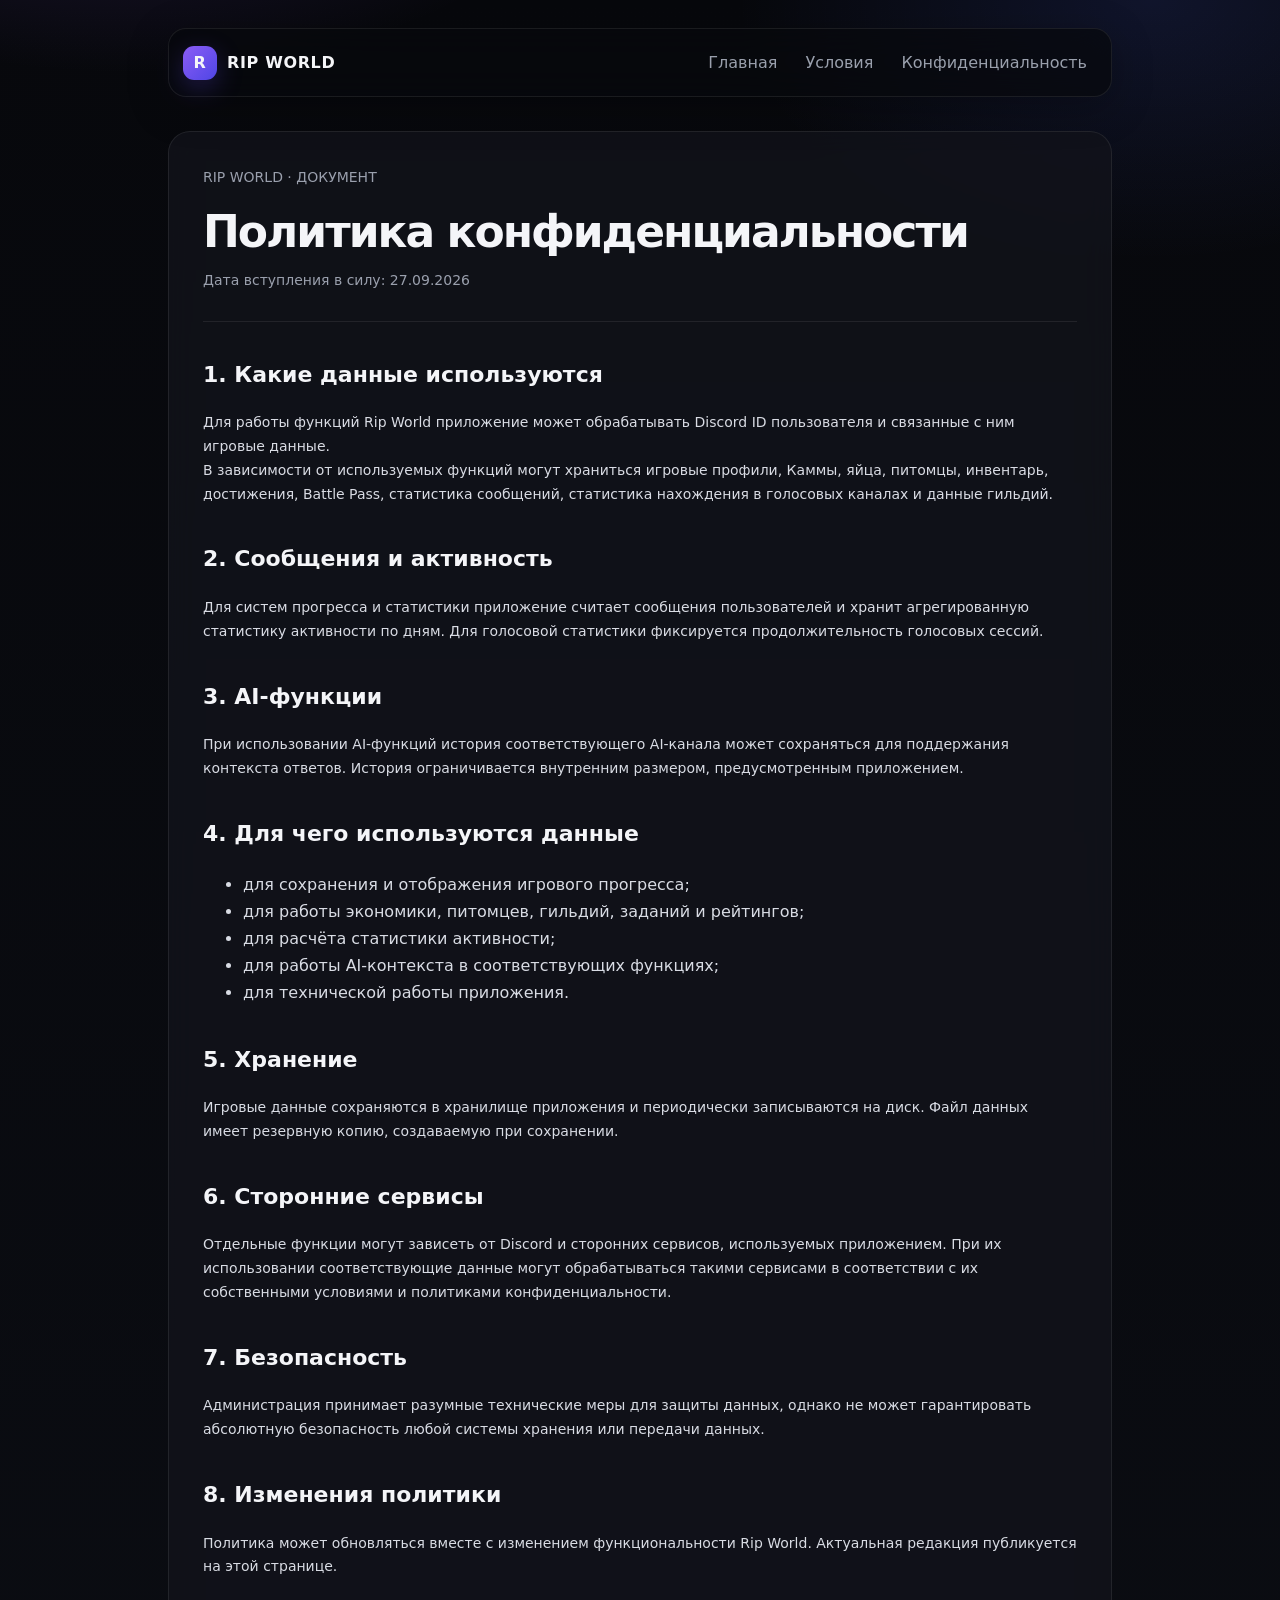
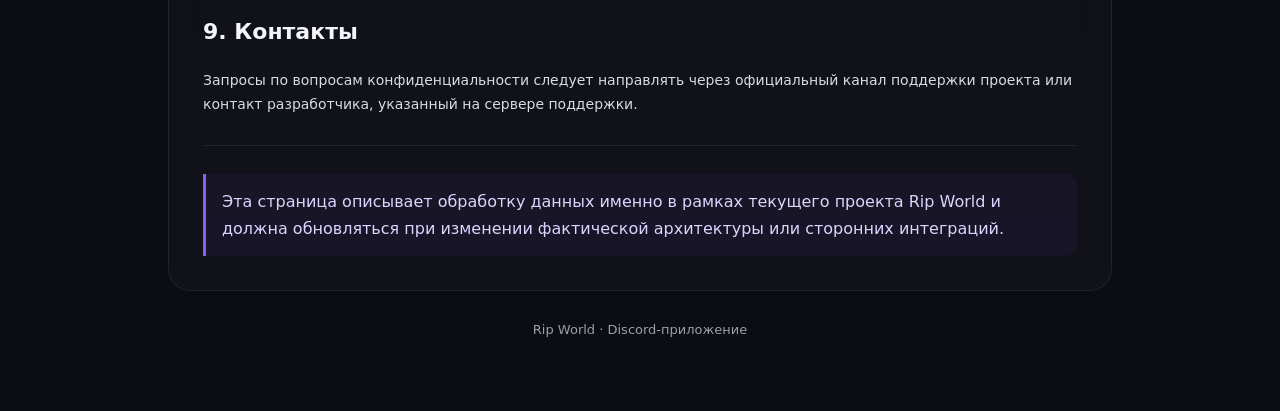
==== privacy.html @ 8b2f3cca "Add files via upload" ====
<!doctype html>
<html lang="ru">
<head>
<meta charset="utf-8">
<meta name="viewport" content="width=device-width,initial-scale=1">
<title>Политика конфиденциальности - Rip World</title>
<meta name="description" content="Официальные документы проекта Rip World.">
<link rel="stylesheet" href="style.css">
</head>
<body>
<div class="wrap">

    <nav class="nav">
      <div class="brand"><div class="logo">R</div><span>RIP WORLD</span></div>
      <div class="navlinks">
        <a href="index.html">Главная</a>
        <a href="terms.html">Условия</a>
        <a href="privacy.html">Конфиденциальность</a>
      </div>
    </nav>
    

<main class="page">
  <article class="card">
    <div class="meta">RIP WORLD · ДОКУМЕНТ</div>
    <h1>Политика конфиденциальности</h1>
    <div class="meta">Дата вступления в силу: 27.09.2026</div>
    <div class="hr"></div>

    <h2>1. Какие данные используются</h2>
    <p>Для работы функций Rip World приложение может обрабатывать Discord ID пользователя и связанные с ним игровые данные.</p>
    <p>В зависимости от используемых функций могут храниться игровые профили, Каммы, яйца, питомцы, инвентарь, достижения, Battle Pass, статистика сообщений, статистика нахождения в голосовых каналах и данные гильдий.</p>

    <h2>2. Сообщения и активность</h2>
    <p>Для систем прогресса и статистики приложение считает сообщения пользователей и хранит агрегированную статистику активности по дням. Для голосовой статистики фиксируется продолжительность голосовых сессий.</p>

    <h2>3. AI-функции</h2>
    <p>При использовании AI-функций история соответствующего AI-канала может сохраняться для поддержания контекста ответов. История ограничивается внутренним размером, предусмотренным приложением.</p>

    <h2>4. Для чего используются данные</h2>
    <ul>
      <li>для сохранения и отображения игрового прогресса;</li>
      <li>для работы экономики, питомцев, гильдий, заданий и рейтингов;</li>
      <li>для расчёта статистики активности;</li>
      <li>для работы AI-контекста в соответствующих функциях;</li>
      <li>для технической работы приложения.</li>
    </ul>

    <h2>5. Хранение</h2>
    <p>Игровые данные сохраняются в хранилище приложения и периодически записываются на диск. Файл данных имеет резервную копию, создаваемую при сохранении.</p>

    <h2>6. Сторонние сервисы</h2>
    <p>Отдельные функции могут зависеть от Discord и сторонних сервисов, используемых приложением. При их использовании соответствующие данные могут обрабатываться такими сервисами в соответствии с их собственными условиями и политиками конфиденциальности.</p>

    <h2>7. Безопасность</h2>
    <p>Администрация принимает разумные технические меры для защиты данных, однако не может гарантировать абсолютную безопасность любой системы хранения или передачи данных.</p>

    <h2>8. Изменения политики</h2>
    <p>Политика может обновляться вместе с изменением функциональности Rip World. Актуальная редакция публикуется на этой странице.</p>

    <h2>9. Контакты</h2>
    <p>Запросы по вопросам конфиденциальности следует направлять через официальный канал поддержки проекта или контакт разработчика, указанный на сервере поддержки.</p>

    <div class="hr"></div>
    <div class="notice">Эта страница описывает обработку данных именно в рамках текущего проекта Rip World и должна обновляться при изменении фактической архитектуры или сторонних интеграций.</div>
  </article>
</main>

<footer>Rip World · Discord-приложение</footer>
</div>
</body>
</html>
---- style.css ----
:root{
  --bg:#07080c;
  --bg2:#0b0d13;
  --panel:rgba(18,20,28,.78);
  --panel-2:rgba(23,26,35,.92);
  --text:#f4f5f8;
  --muted:#9aa0ad;
  --line:rgba(255,255,255,.08);
  --accent:#8b5cf6;
  --accent2:#6d4aff;
  --good:#56d364;
  --max:980px;
}
*{box-sizing:border-box}
html{scroll-behavior:smooth}
body{
  margin:0;
  min-height:100vh;
  color:var(--text);
  background:
    radial-gradient(900px 500px at 10% -10%, rgba(139,92,246,.20), transparent 55%),
    radial-gradient(800px 500px at 90% 0%, rgba(77,104,255,.13), transparent 52%),
    linear-gradient(180deg,var(--bg),var(--bg2));
  font-family:Inter,ui-sans-serif,system-ui,-apple-system,BlinkMacSystemFont,"Segoe UI",sans-serif;
  line-height:1.7;
}
a{color:#c6b7ff;text-decoration:none}
a:hover{text-decoration:underline}
.wrap{max-width:var(--max);margin:0 auto;padding:28px 18px 70px}
.nav{
  position:sticky;top:14px;z-index:10;
  display:flex;align-items:center;justify-content:space-between;
  padding:12px 14px;
  border:1px solid var(--line);
  background:rgba(8,9,13,.72);
  backdrop-filter:blur(16px);
  border-radius:18px;
  box-shadow:0 10px 40px rgba(0,0,0,.26);
}
.brand{display:flex;align-items:center;gap:10px;font-weight:700;letter-spacing:.04em}
.logo{
  width:34px;height:34px;border-radius:11px;
  display:grid;place-items:center;
  background:linear-gradient(135deg,var(--accent),#4f46e5);
  box-shadow:0 8px 26px rgba(109,74,255,.25);
}
.navlinks{display:flex;gap:8px}
.navlinks a{
  color:var(--muted);padding:8px 10px;border-radius:10px;
}
.navlinks a:hover{background:rgba(255,255,255,.05);text-decoration:none;color:var(--text)}
.hero{
  padding:90px 0 45px;
  text-align:center;
}
.kicker{
  display:inline-flex;gap:8px;align-items:center;
  padding:7px 12px;border:1px solid rgba(139,92,246,.22);
  background:rgba(139,92,246,.07);border-radius:999px;
  color:#c8bbff;font-size:13px;
}
h1{
  margin:20px 0 14px;
  font-size:clamp(42px,8vw,74px);
  line-height:1.02;
  letter-spacing:-.045em;
}
.lead{max-width:690px;margin:0 auto;color:var(--muted);font-size:18px}
.actions{display:flex;justify-content:center;gap:10px;flex-wrap:wrap;margin-top:28px}
.btn{
  display:inline-flex;align-items:center;justify-content:center;
  padding:11px 16px;border-radius:13px;border:1px solid var(--line);
  background:rgba(255,255,255,.035);color:var(--text);font-weight:650;
}
.btn.primary{
  border-color:rgba(139,92,246,.38);
  background:linear-gradient(135deg,var(--accent),var(--accent2));
  box-shadow:0 12px 34px rgba(109,74,255,.20);
}
.grid{display:grid;grid-template-columns:repeat(3,1fr);gap:14px;margin-top:24px}
.card{
  background:var(--panel);
  border:1px solid var(--line);
  border-radius:22px;padding:22px;
  backdrop-filter:blur(14px);
}
.card h3{margin:0 0 5px;font-size:16px}
.card p{margin:0;color:var(--muted);font-size:14px}
.page{padding-top:34px}
.page .card{padding:34px}
.page h1{font-size:44px;text-align:left}
.page h2{margin-top:34px;font-size:22px}
.page p,.page li{color:#d9dce4}
.meta{color:var(--muted);font-size:14px}
.hr{height:1px;background:var(--line);margin:28px 0}
.notice{
  border-left:3px solid var(--accent);
  padding:14px 16px;background:rgba(139,92,246,.06);
  color:#dcd5ff;border-radius:0 12px 12px 0;
}
footer{text-align:center;color:var(--muted);padding-top:28px;font-size:13px}
@media (max-width:760px){
  .grid{grid-template-columns:1fr}
  .navlinks{display:none}
  .hero{padding-top:68px}
  .page .card{padding:23px}
}
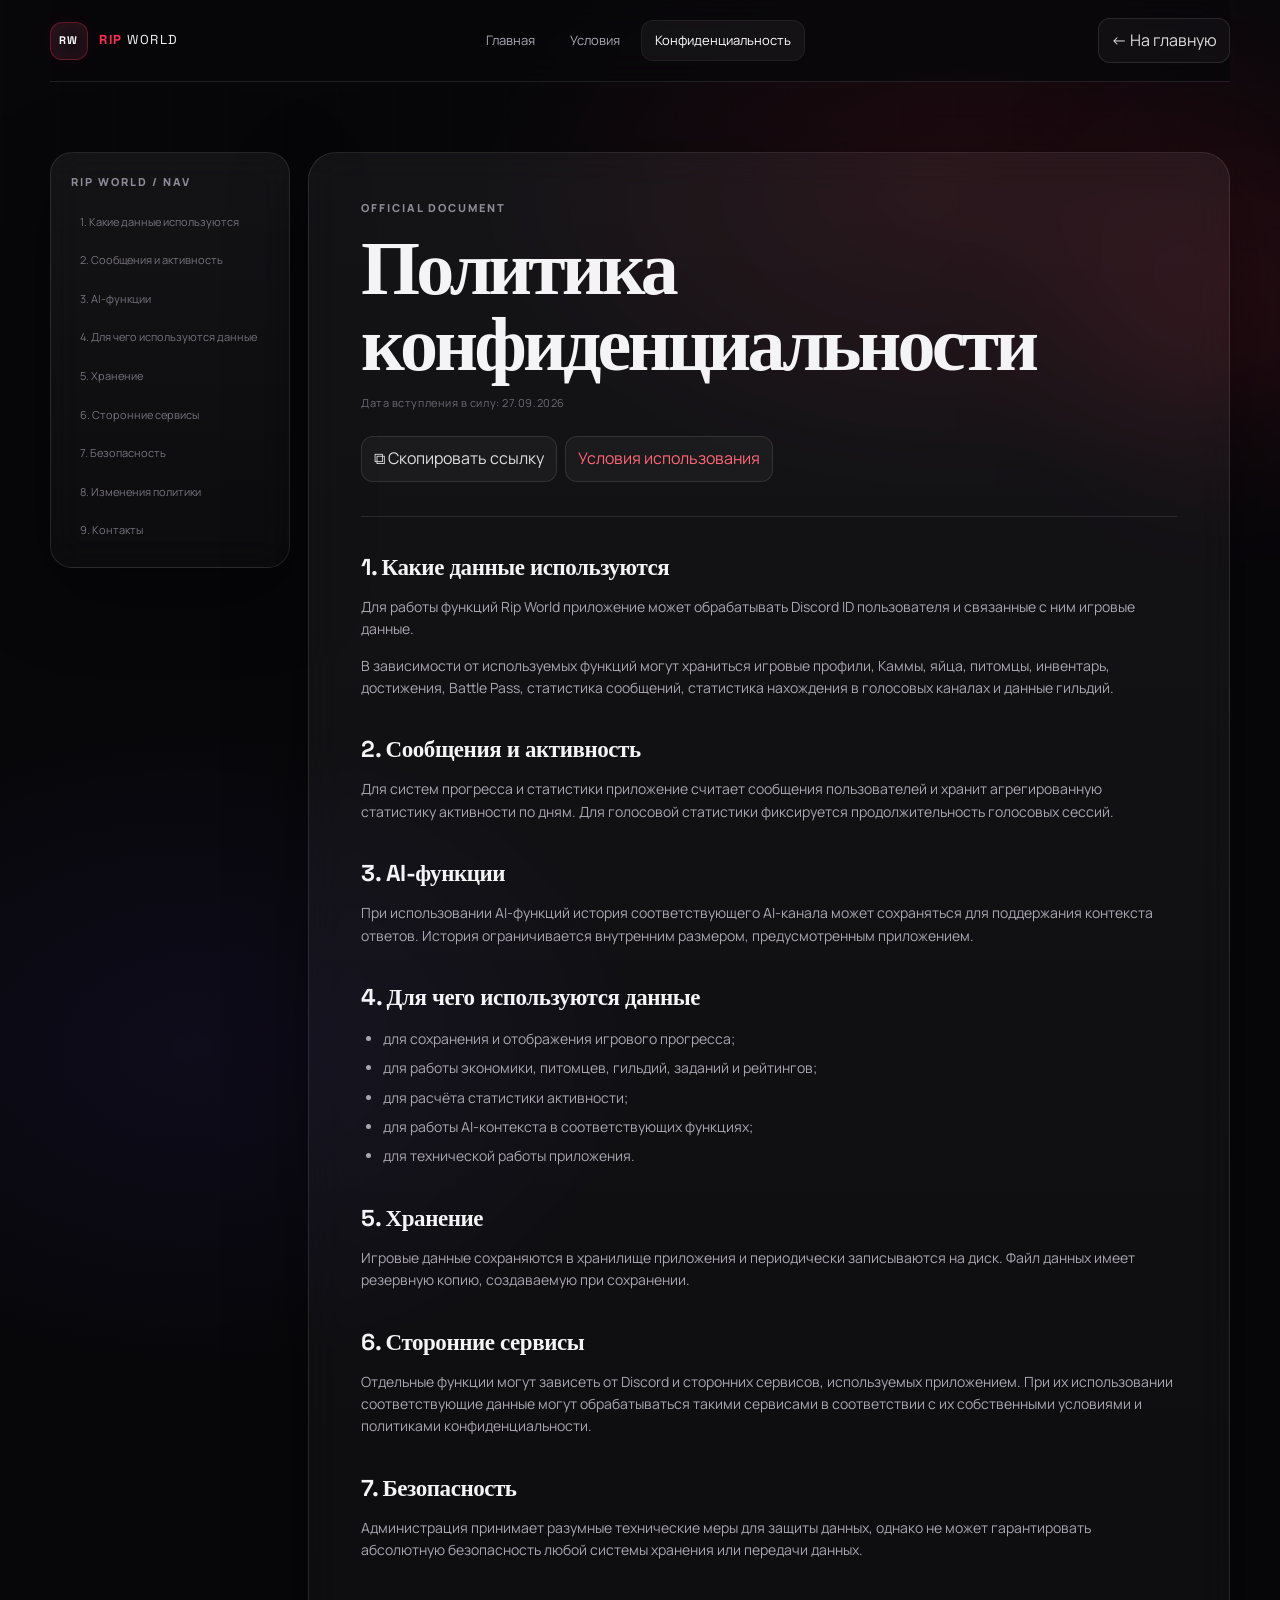
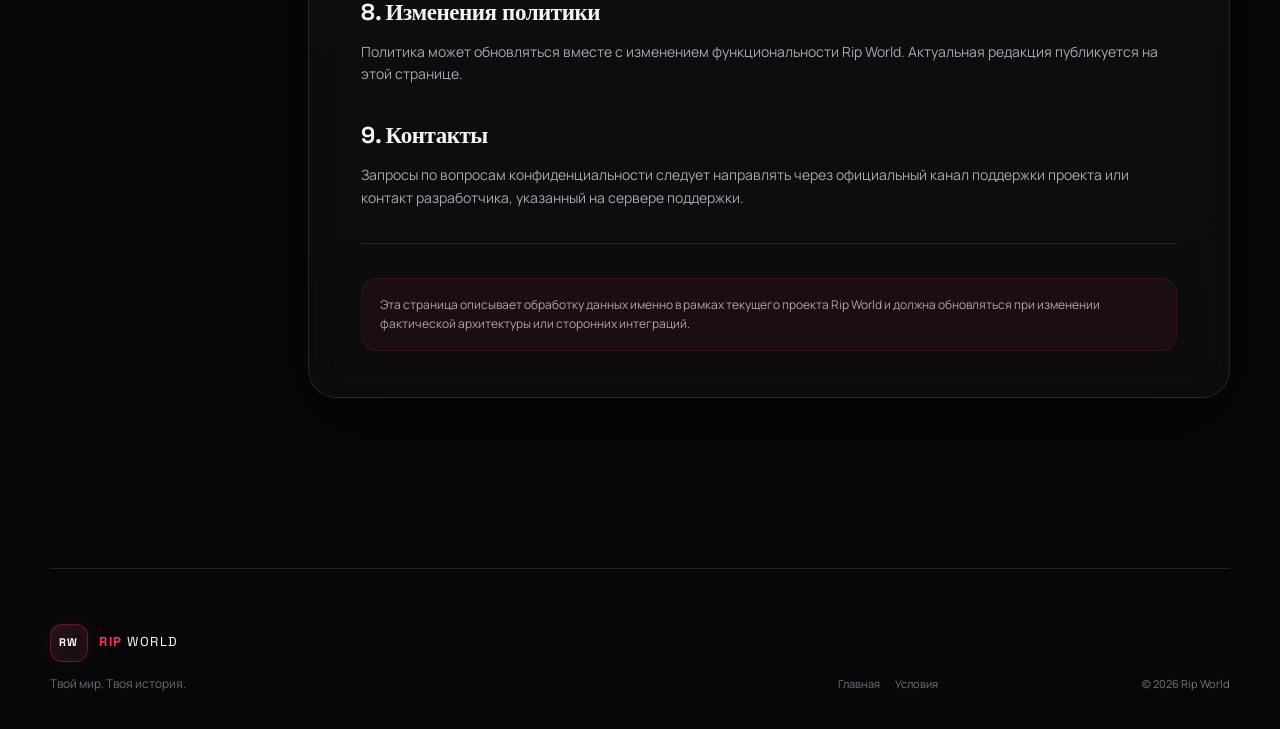
==== commit 2f3f535d: "Add files via upload" ====
--- a/privacy.html
+++ b/privacy.html
@@ -1,72 +1,13 @@
 <!doctype html>
 <html lang="ru">
-<head>
-<meta charset="utf-8">
-<meta name="viewport" content="width=device-width,initial-scale=1">
-<title>Политика конфиденциальности - Rip World</title>
-<meta name="description" content="Официальные документы проекта Rip World.">
-<link rel="stylesheet" href="style.css">
-</head>
-<body>
-<div class="wrap">
-
-    <nav class="nav">
-      <div class="brand"><div class="logo">R</div><span>RIP WORLD</span></div>
-      <div class="navlinks">
-        <a href="index.html">Главная</a>
-        <a href="terms.html">Условия</a>
-        <a href="privacy.html">Конфиденциальность</a>
-      </div>
-    </nav>
-    
-
-<main class="page">
-  <article class="card">
-    <div class="meta">RIP WORLD · ДОКУМЕНТ</div>
-    <h1>Политика конфиденциальности</h1>
-    <div class="meta">Дата вступления в силу: 27.09.2026</div>
-    <div class="hr"></div>
-
-    <h2>1. Какие данные используются</h2>
-    <p>Для работы функций Rip World приложение может обрабатывать Discord ID пользователя и связанные с ним игровые данные.</p>
-    <p>В зависимости от используемых функций могут храниться игровые профили, Каммы, яйца, питомцы, инвентарь, достижения, Battle Pass, статистика сообщений, статистика нахождения в голосовых каналах и данные гильдий.</p>
-
-    <h2>2. Сообщения и активность</h2>
-    <p>Для систем прогресса и статистики приложение считает сообщения пользователей и хранит агрегированную статистику активности по дням. Для голосовой статистики фиксируется продолжительность голосовых сессий.</p>
-
-    <h2>3. AI-функции</h2>
-    <p>При использовании AI-функций история соответствующего AI-канала может сохраняться для поддержания контекста ответов. История ограничивается внутренним размером, предусмотренным приложением.</p>
-
-    <h2>4. Для чего используются данные</h2>
-    <ul>
-      <li>для сохранения и отображения игрового прогресса;</li>
-      <li>для работы экономики, питомцев, гильдий, заданий и рейтингов;</li>
-      <li>для расчёта статистики активности;</li>
-      <li>для работы AI-контекста в соответствующих функциях;</li>
-      <li>для технической работы приложения.</li>
-    </ul>
-
-    <h2>5. Хранение</h2>
-    <p>Игровые данные сохраняются в хранилище приложения и периодически записываются на диск. Файл данных имеет резервную копию, создаваемую при сохранении.</p>
-
-    <h2>6. Сторонние сервисы</h2>
-    <p>Отдельные функции могут зависеть от Discord и сторонних сервисов, используемых приложением. При их использовании соответствующие данные могут обрабатываться такими сервисами в соответствии с их собственными условиями и политиками конфиденциальности.</p>
-
-    <h2>7. Безопасность</h2>
-    <p>Администрация принимает разумные технические меры для защиты данных, однако не может гарантировать абсолютную безопасность любой системы хранения или передачи данных.</p>
-
-    <h2>8. Изменения политики</h2>
-    <p>Политика может обновляться вместе с изменением функциональности Rip World. Актуальная редакция публикуется на этой странице.</p>
-
-    <h2>9. Контакты</h2>
-    <p>Запросы по вопросам конфиденциальности следует направлять через официальный канал поддержки проекта или контакт разработчика, указанный на сервере поддержки.</p>
-
-    <div class="hr"></div>
-    <div class="notice">Эта страница описывает обработку данных именно в рамках текущего проекта Rip World и должна обновляться при изменении фактической архитектуры или сторонних интеграций.</div>
-  </article>
-</main>
-
-<footer>Rip World · Discord-приложение</footer>
-</div>
-</body>
-</html>+<head><meta charset="utf-8"><meta name="viewport" content="width=device-width,initial-scale=1"><title>Политика конфиденциальности - Rip World</title><meta name="description" content="Официальная политика конфиденциальности Rip World."><meta name="theme-color" content="#08080c"><link rel="preconnect" href="https://fonts.googleapis.com"><link rel="preconnect" href="https://fonts.gstatic.com" crossorigin><link href="https://fonts.googleapis.com/css2?family=Manrope:wght@400;500;600;700;800&family=Space+Grotesk:wght@500;600;700&display=swap" rel="stylesheet"><link rel="stylesheet" href="style.css"></head>
+<body><div class="bg-grid"></div><div class="orb orb-a"></div><div class="site-shell"><header class="topbar"><a class="brand" href="index.html"><span class="brand-mark">RW</span><span class="brand-name"><b>RIP</b> WORLD</span></a><nav class="nav"><a href="index.html">Главная</a><a href="terms.html">Условия</a><a class="active" href="privacy.html">Конфиденциальность</a></nav><a class="mini-btn" href="index.html">← На главную</a></header><div class="reading-progress"></div><main class="doc-wrap"><div class="doc-layout"><aside class="toc glass"><div class="eyebrow">RIP WORLD / NAV</div><div class="toc-items"></div></aside><article class="doc-article glass reveal in"><div class="eyebrow">OFFICIAL DOCUMENT</div><h1>Политика конфиденциальности</h1><div class="doc-meta">Дата вступления в силу: 27.09.2026</div><div class="doc-actions"><button class="small-btn" data-copy>⧉ Скопировать ссылку</button><a class="small-btn" href="terms.html">Условия использования</a></div><hr>
+<h2>1. Какие данные используются</h2><p>Для работы функций Rip World приложение может обрабатывать Discord ID пользователя и связанные с ним игровые данные.</p><p>В зависимости от используемых функций могут храниться игровые профили, Каммы, яйца, питомцы, инвентарь, достижения, Battle Pass, статистика сообщений, статистика нахождения в голосовых каналах и данные гильдий.</p>
+<h2>2. Сообщения и активность</h2><p>Для систем прогресса и статистики приложение считает сообщения пользователей и хранит агрегированную статистику активности по дням. Для голосовой статистики фиксируется продолжительность голосовых сессий.</p>
+<h2>3. AI-функции</h2><p>При использовании AI-функций история соответствующего AI-канала может сохраняться для поддержания контекста ответов. История ограничивается внутренним размером, предусмотренным приложением.</p>
+<h2>4. Для чего используются данные</h2><ul><li>для сохранения и отображения игрового прогресса;</li><li>для работы экономики, питомцев, гильдий, заданий и рейтингов;</li><li>для расчёта статистики активности;</li><li>для работы AI-контекста в соответствующих функциях;</li><li>для технической работы приложения.</li></ul>
+<h2>5. Хранение</h2><p>Игровые данные сохраняются в хранилище приложения и периодически записываются на диск. Файл данных имеет резервную копию, создаваемую при сохранении.</p>
+<h2>6. Сторонние сервисы</h2><p>Отдельные функции могут зависеть от Discord и сторонних сервисов, используемых приложением. При их использовании соответствующие данные могут обрабатываться такими сервисами в соответствии с их собственными условиями и политиками конфиденциальности.</p>
+<h2>7. Безопасность</h2><p>Администрация принимает разумные технические меры для защиты данных, однако не может гарантировать абсолютную безопасность любой системы хранения или передачи данных.</p>
+<h2>8. Изменения политики</h2><p>Политика может обновляться вместе с изменением функциональности Rip World. Актуальная редакция публикуется на этой странице.</p>
+<h2>9. Контакты</h2><p>Запросы по вопросам конфиденциальности следует направлять через официальный канал поддержки проекта или контакт разработчика, указанный на сервере поддержки.</p><hr><div class="notice">Эта страница описывает обработку данных именно в рамках текущего проекта Rip World и должна обновляться при изменении фактической архитектуры или сторонних интеграций.</div></article></div></main><footer class="footer"><div><a class="brand footer-brand" href="index.html"><span class="brand-mark">RW</span><span class="brand-name"><b>RIP</b> WORLD</span></a><p>Твой мир. Твоя история.</p></div><div class="footer-links"><a href="index.html">Главная</a><a href="terms.html">Условия</a></div><div class="footer-copy">© <span id="year"></span> Rip World</div></footer></div><script src="script.js"></script></body></html>
--- a/style.css
+++ b/style.css
@@ -1,108 +1,14 @@
+:root{
+  --bg:#07070a;--bg2:#0b0b10;--panel:rgba(17,17,24,.72);--panel-2:rgba(24,24,32,.82);
+  --text:#f4f3f5;--muted:#aaa7b3;--line:rgba(255,255,255,.10);--line-strong:rgba(255,255,255,.18);
+  --accent:#ff304f;--accent-2:#ff6c7f;--accent-soft:rgba(255,48,79,.16);--success:#7bf2b0;
+  --shadow:0 24px 80px rgba(0,0,0,.42);--radius:26px;--max:1180px;
+}
+*{box-sizing:border-box}html{scroll-behavior:smooth}body{margin:0;background:radial-gradient(800px 500px at 75% 8%,rgba(255,48,79,.10),transparent 60%),radial-gradient(700px 500px at 15% 45%,rgba(120,80,255,.07),transparent 65%),var(--bg);color:var(--text);font-family:Manrope,system-ui,sans-serif;line-height:1.6;overflow-x:hidden}.site-shell{width:min(calc(100% - 40px),var(--max));margin:0 auto}.bg-grid{position:fixed;inset:0;pointer-events:none;opacity:.35;background-image:linear-gradient(rgba(255,255,255,.03) 1px,transparent 1px),linear-gradient(90deg,rgba(255,255,255,.03) 1px,transparent 1px);background-size:56px 56px;mask-image:linear-gradient(to bottom,#000,transparent 82%);z-index:-4}.noise{position:fixed;inset:0;pointer-events:none;opacity:.045;background-image:url("data:image/svg+xml,%3Csvg viewBox='0 0 180 180' xmlns='http://www.w3.org/2000/svg'%3E%3Cfilter id='n'%3E%3CfeTurbulence type='fractalNoise' baseFrequency='.9' numOctaves='2' stitchTiles='stitch'/%3E%3C/filter%3E%3Crect width='100%25' height='100%25' filter='url(%23n)' opacity='.7'/%3E%3C/svg%3E");z-index:5}.cursor-glow{position:fixed;width:420px;height:420px;border-radius:50%;pointer-events:none;transform:translate(-50%,-50%);background:radial-gradient(circle,rgba(255,48,79,.11),transparent 68%);z-index:-2;filter:blur(8px);transition:left .12s ease-out,top .12s ease-out}.orb{position:fixed;border-radius:50%;filter:blur(90px);pointer-events:none;z-index:-3}.orb-a{width:260px;height:260px;right:-80px;top:20%;background:rgba(255,48,79,.13);animation:floatA 9s ease-in-out infinite}.orb-b{width:240px;height:240px;left:-90px;top:58%;background:rgba(104,75,255,.10);animation:floatB 12s ease-in-out infinite}@keyframes floatA{50%{transform:translate(-40px,40px)}}@keyframes floatB{50%{transform:translate(50px,-30px)}}
+a{color:inherit;text-decoration:none}.topbar{height:82px;display:flex;align-items:center;justify-content:space-between;border-bottom:1px solid var(--line);position:sticky;top:0;z-index:30;backdrop-filter:blur(18px);background:rgba(7,7,10,.72)}.brand{display:flex;align-items:center;gap:11px;font-family:"Space Grotesk",sans-serif;letter-spacing:.12em;font-size:13px}.brand-mark{display:grid;place-items:center;width:38px;height:38px;border:1px solid rgba(255,48,79,.35);border-radius:12px;background:linear-gradient(145deg,#191117,#0d0c11);box-shadow:inset 0 0 24px rgba(255,48,79,.12),0 0 28px rgba(255,48,79,.06);font-size:11px;font-weight:700;color:#fff}.brand-name b{color:var(--accent)}.nav{display:flex;gap:7px}.nav a{padding:10px 14px;border-radius:12px;color:var(--muted);font-size:13px;transition:.22s}.nav a:hover,.nav a.active{background:rgba(255,255,255,.045);color:#fff}.nav a.active{box-shadow:inset 0 0 0 1px rgba(255,255,255,.06)}.top-actions{display:flex;gap:8px;align-items:center}.icon-btn,.mini-btn,.small-btn{font:inherit;border:1px solid var(--line);background:rgba(255,255,255,.035);color:#ddd;padding:9px 12px;border-radius:12px;cursor:pointer;transition:.22s}.icon-btn{width:40px;height:40px;padding:0}.icon-btn:hover,.mini-btn:hover,.small-btn:hover{border-color:var(--line-strong);background:rgba(255,255,255,.07);transform:translateY(-1px)}.section{padding:102px 0}.hero{min-height:720px;display:grid;grid-template-columns:1.05fr .95fr;align-items:center;gap:50px;padding-top:100px}.eyebrow{font-size:11px;letter-spacing:.18em;color:#8f8b98;font-weight:800;text-transform:uppercase}.status-dot{display:inline-block;width:7px;height:7px;border-radius:50%;background:var(--accent);box-shadow:0 0 14px var(--accent);margin-right:7px}.hero h1{font-family:"Space Grotesk",sans-serif;font-size:clamp(58px,8vw,104px);line-height:.93;letter-spacing:-.06em;margin:18px 0 24px;max-width:800px}.hero h1 span,.feature-copy h2 span{color:var(--accent)}.hero-lead{max-width:650px;color:#b7b3bf;font-size:17px;line-height:1.8}.hero-actions{display:flex;gap:10px;flex-wrap:wrap;margin:32px 0 20px}.btn{display:inline-flex;align-items:center;justify-content:center;gap:14px;min-height:48px;padding:0 18px;border-radius:14px;border:1px solid var(--line);background:rgba(255,255,255,.035);font-weight:700;font-size:13px;transition:.25s}.btn:hover{transform:translateY(-2px);border-color:var(--line-strong);background:rgba(255,255,255,.07)}.btn-primary{background:linear-gradient(135deg,#ff304f,#e41e3b);border-color:transparent;color:#fff;box-shadow:0 12px 34px rgba(255,48,79,.22)}.btn-primary:hover{box-shadow:0 18px 42px rgba(255,48,79,.30)}.hero-pills{display:flex;gap:8px;flex-wrap:wrap}.hero-pills span{border:1px solid var(--line);background:rgba(255,255,255,.03);border-radius:99px;padding:7px 10px;font-size:10px;letter-spacing:.14em;color:#87838e}.hero-visual{height:560px;position:relative;display:grid;place-items:center}.core-ring{position:absolute;border:1px solid rgba(255,48,79,.24);border-radius:50%;box-shadow:0 0 80px rgba(255,48,79,.05)}.ring-1{width:300px;height:300px;animation:spin 22s linear infinite}.ring-2{width:420px;height:420px;border-style:dashed;animation:spin 30s linear reverse infinite}.ring-3{width:510px;height:510px;opacity:.45;animation:pulse 4s ease-in-out infinite}@keyframes spin{to{transform:rotate(360deg)}}@keyframes pulse{50%{transform:scale(1.03);opacity:.22}}.core-card{width:290px;height:350px;position:relative;display:flex;flex-direction:column;align-items:center;padding:20px;border-radius:28px;overflow:hidden;box-shadow:var(--shadow)}.glass{background:linear-gradient(180deg,rgba(255,255,255,.055),rgba(255,255,255,.025));border:1px solid var(--line);backdrop-filter:blur(18px);box-shadow:var(--shadow)}.core-card:before{content:"";position:absolute;inset:-30%;background:conic-gradient(from 180deg,transparent 0 28%,rgba(255,48,79,.16),transparent 42% 65%,rgba(110,80,255,.10),transparent 78%);animation:spin 12s linear infinite}.core-card>*{position:relative}.core-top{width:100%;display:flex;justify-content:space-between;color:#7f7b86;font-size:9px;letter-spacing:.16em}.core-logo{margin-top:64px;width:128px;height:128px;border-radius:35px;display:grid;place-items:center;font:800 34px/1 "Space Grotesk";border:1px solid rgba(255,48,79,.35);background:radial-gradient(circle at 50% 35%,rgba(255,48,79,.18),rgba(8,8,12,.88) 65%);box-shadow:inset 0 0 45px rgba(255,48,79,.10),0 0 50px rgba(255,48,79,.10)}.core-caption{margin-top:30px;text-align:center;color:#8c8893;font-size:10px;letter-spacing:.18em}.core-caption b{color:#fff;font-size:14px;letter-spacing:.13em}.core-lines{width:100%;display:grid;gap:8px;margin-top:auto}.core-lines i{height:2px;background:linear-gradient(90deg,transparent,rgba(255,255,255,.20),transparent)}.floating-tag{position:absolute;padding:9px 11px;border-radius:12px;border:1px solid var(--line);background:rgba(10,10,14,.76);box-shadow:0 10px 30px rgba(0,0,0,.3);font-size:10px;letter-spacing:.14em;color:#b6b2bd;animation:tagFloat 5s ease-in-out infinite}.tag-a{top:26%;left:6%}.tag-b{bottom:18%;right:2%;animation-delay:-2s}.tag-c{top:13%;right:12%;animation-delay:-4s}@keyframes tagFloat{50%{transform:translateY(-8px)}}.ticker{overflow:hidden;border-top:1px solid var(--line);border-bottom:1px solid var(--line);margin:0 -50vw;transform:translateX(50vw);background:rgba(255,255,255,.015)}.ticker-track{display:flex;width:max-content;gap:28px;padding:15px 0;animation:ticker 28s linear infinite;font-family:"Space Grotesk";font-size:11px;letter-spacing:.17em;color:#77737e}@keyframes ticker{to{transform:translateX(-50%)}}.ticker b{color:var(--accent);font-weight:500}.section-heading{display:flex;align-items:end;justify-content:space-between;gap:30px;margin-bottom:30px}.section-heading h2,.feature-copy h2,.cta h2{font-family:"Space Grotesk";font-size:clamp(33px,4.5vw,60px);line-height:1.05;letter-spacing:-.04em;margin:9px 0 10px}.section-heading p,.feature-copy p,.cta p{color:var(--muted);max-width:720px;margin:0}.search-box{width:min(320px,100%);height:46px;display:flex;align-items:center;gap:10px;padding:0 13px;border:1px solid var(--line);border-radius:14px;background:rgba(255,255,255,.03)}.search-box span{color:#77737e}.search-box input{border:0;outline:0;background:transparent;color:#fff;width:100%;font:inherit;font-size:13px}.tabs{display:flex;gap:8px;flex-wrap:wrap;margin-bottom:18px}.tab{border:1px solid var(--line);background:rgba(255,255,255,.028);color:#98949f;border-radius:12px;padding:9px 13px;font:600 12px Manrope;cursor:pointer;transition:.2s}.tab:hover,.tab.active{color:#fff;background:rgba(255,48,79,.10);border-color:rgba(255,48,79,.28)}.system-grid{display:grid;grid-template-columns:repeat(4,1fr);gap:12px}.system-card{padding:22px;min-height:238px;position:relative;overflow:hidden;transition:.28s}.system-card:before{content:"";position:absolute;width:120px;height:120px;right:-50px;top:-50px;border-radius:50%;background:rgba(255,48,79,.10);filter:blur(22px);opacity:.7}.system-card:hover{transform:translateY(-6px);border-color:rgba(255,255,255,.16);box-shadow:0 25px 70px rgba(0,0,0,.45),0 0 0 1px rgba(255,48,79,.05)}.system-index{font:700 10px/1 "Space Grotesk";color:#5e5a64}.system-icon{margin-top:22px;width:46px;height:46px;display:grid;place-items:center;border:1px solid rgba(255,255,255,.10);border-radius:14px;background:rgba(255,255,255,.03);font-size:20px}.system-card h3{font:700 18px "Space Grotesk";margin:18px 0 7px}.system-card p{font-size:13px;color:#97939e;margin:0 0 22px}.system-link{position:absolute;bottom:20px;left:22px;font-size:9px;letter-spacing:.17em;color:#77737d}.system-link b{color:var(--accent);font-size:14px;margin-left:5px}.empty-search{text-align:center;padding:40px;color:#77737d;border:1px dashed var(--line);border-radius:18px;margin-top:12px}.feature-split{display:grid;grid-template-columns:1fr 1fr;gap:50px;align-items:center}.terminal-card{overflow:hidden;border-radius:28px}.terminal-head{height:54px;display:flex;align-items:center;justify-content:space-between;padding:0 18px;border-bottom:1px solid var(--line);font-size:10px;letter-spacing:.14em;color:#75717c}.terminal-head>span:first-child{display:flex;gap:6px}.terminal-head i{width:7px;height:7px;background:#56515c;border-radius:50%}.terminal-body{padding:28px 22px 32px;font:600 12px/2 "Space Grotesk",monospace;color:#8e8994;min-height:290px;background:radial-gradient(circle at 70% 10%,rgba(255,48,79,.08),transparent 40%)}.terminal-body p{margin:0}.terminal-body em{font-style:normal;color:#5f5a64;padding-right:14px}.terminal-ok{color:#d1ced5!important}.terminal-prompt{margin-top:22px;color:#77737d}.terminal-prompt span:first-child{color:var(--accent)}.terminal-prompt b{color:#fff}.blink{animation:blink 1s steps(1) infinite;color:var(--accent)}@keyframes blink{50%{opacity:0}}.mini-stats{display:grid;grid-template-columns:repeat(3,1fr);gap:10px;margin-top:28px}.mini-stats div{padding:15px;border:1px solid var(--line);border-radius:16px;background:rgba(255,255,255,.025)}.mini-stats b{font:700 22px "Space Grotesk"}.mini-stats span{display:block;margin-top:4px;color:#7c7882;font-size:10px;text-transform:uppercase;letter-spacing:.1em}.docs-grid{display:grid;grid-template-columns:1fr 1fr;gap:12px}.doc-card{padding:24px;display:grid;grid-template-columns:46px 1fr 25px;gap:18px;align-items:center;border-radius:22px;transition:.25s}.doc-card:hover{transform:translateY(-4px);border-color:rgba(255,255,255,.16)}.doc-num{width:42px;height:42px;display:grid;place-items:center;border:1px solid rgba(255,48,79,.25);border-radius:14px;color:var(--accent);font:700 12px "Space Grotesk"}.doc-card small{font-size:9px;color:#6f6b76;letter-spacing:.16em}.doc-card h3{font:700 18px "Space Grotesk";margin:6px 0}.doc-card p{margin:0;color:#8f8b96;font-size:12px}.doc-arrow{color:var(--accent);font-size:20px}.faq-list{display:grid;gap:10px}.faq-list details{padding:19px 22px;border-radius:18px}.faq-list summary{cursor:pointer;list-style:none;font:700 15px "Space Grotesk";display:flex;justify-content:space-between;gap:20px}.faq-list summary::-webkit-details-marker{display:none}.faq-list summary:after{content:'+';color:var(--accent);font-size:20px}.faq-list details[open] summary:after{content:'−'}.faq-list p{color:#8f8b96;margin:13px 0 0;max-width:880px;font-size:13px}.cta{position:relative;overflow:hidden;display:flex;align-items:center;justify-content:space-between;gap:30px;padding:42px;border-radius:30px;border:1px solid rgba(255,48,79,.22);background:linear-gradient(120deg,rgba(255,48,79,.08),rgba(255,255,255,.028) 45%,rgba(90,70,180,.07));box-shadow:0 30px 90px rgba(0,0,0,.38)}.cta-glow{position:absolute;width:420px;height:420px;right:-170px;top:-190px;background:radial-gradient(circle,rgba(255,48,79,.19),transparent 68%);filter:blur(25px);pointer-events:none}.cta>*{position:relative}.cta h2{font-size:clamp(30px,4vw,50px);margin-bottom:10px}.cta-actions{display:flex;gap:8px;flex-wrap:wrap}.footer{padding:55px 0 36px;display:grid;grid-template-columns:1.3fr 1fr auto;align-items:end;gap:30px;border-top:1px solid var(--line);margin-top:100px;color:#77737e}.footer-brand{color:#fff}.footer p{margin:12px 0 0;font-size:12px;color:#6f6a75}.footer-links{display:flex;gap:15px;justify-content:center;flex-wrap:wrap;font-size:11px}.footer-links a:hover{color:#fff}.footer-copy{font-size:11px;text-align:right}.reveal{opacity:0;transform:translateY(18px);transition:opacity .65s ease,transform .65s ease}.reveal.in{opacity:1;transform:none}.calm .core-ring,.calm .orb,.calm .floating-tag,.calm .ticker-track,.calm .cursor-glow{animation:none!important}.calm .cursor-glow{opacity:0}.hidden-filter{display:none!important}
+@media (max-width:1000px){.nav{display:none}.hero{grid-template-columns:1fr}.hero-visual{order:-1;height:480px}.system-grid{grid-template-columns:repeat(2,1fr)}.feature-split{grid-template-columns:1fr}.docs-grid{grid-template-columns:1fr}.footer{grid-template-columns:1fr 1fr}.footer-copy{text-align:left}.section-heading{align-items:start;flex-direction:column}.search-box{width:100%}}
+@media (max-width:640px){.site-shell{width:min(calc(100% - 22px),var(--max))}.topbar{height:70px}.mini-btn{display:none}.hero{min-height:auto;padding-top:70px;gap:14px}.hero h1{font-size:56px}.hero-lead{font-size:14px}.hero-visual{height:390px}.ring-1{width:220px;height:220px}.ring-2{width:300px;height:300px}.ring-3{width:350px;height:350px}.core-card{width:240px;height:300px}.core-logo{width:100px;height:100px;margin-top:45px}.tag-a{left:0}.tag-c{right:0}.ticker{margin:0 -11px;transform:none}.section{padding:72px 0}.system-grid{grid-template-columns:1fr}.mini-stats{grid-template-columns:1fr}.cta{padding:28px;align-items:flex-start;flex-direction:column}.footer{grid-template-columns:1fr;margin-top:70px}.footer-links{justify-content:flex-start}.footer-copy{text-align:left}.navlinks{display:none}}
+@media (prefers-reduced-motion:reduce){html{scroll-behavior:auto}.reveal{transition:none}.orb,.core-ring,.floating-tag,.ticker-track,.blink{animation:none!important}.cursor-glow{display:none}}
 
-:root{
-  --bg:#07080c;
-  --bg2:#0b0d13;
-  --panel:rgba(18,20,28,.78);
-  --panel-2:rgba(23,26,35,.92);
-  --text:#f4f5f8;
-  --muted:#9aa0ad;
-  --line:rgba(255,255,255,.08);
-  --accent:#8b5cf6;
-  --accent2:#6d4aff;
-  --good:#56d364;
-  --max:980px;
-}
-*{box-sizing:border-box}
-html{scroll-behavior:smooth}
-body{
-  margin:0;
-  min-height:100vh;
-  color:var(--text);
-  background:
-    radial-gradient(900px 500px at 10% -10%, rgba(139,92,246,.20), transparent 55%),
-    radial-gradient(800px 500px at 90% 0%, rgba(77,104,255,.13), transparent 52%),
-    linear-gradient(180deg,var(--bg),var(--bg2));
-  font-family:Inter,ui-sans-serif,system-ui,-apple-system,BlinkMacSystemFont,"Segoe UI",sans-serif;
-  line-height:1.7;
-}
-a{color:#c6b7ff;text-decoration:none}
-a:hover{text-decoration:underline}
-.wrap{max-width:var(--max);margin:0 auto;padding:28px 18px 70px}
-.nav{
-  position:sticky;top:14px;z-index:10;
-  display:flex;align-items:center;justify-content:space-between;
-  padding:12px 14px;
-  border:1px solid var(--line);
-  background:rgba(8,9,13,.72);
-  backdrop-filter:blur(16px);
-  border-radius:18px;
-  box-shadow:0 10px 40px rgba(0,0,0,.26);
-}
-.brand{display:flex;align-items:center;gap:10px;font-weight:700;letter-spacing:.04em}
-.logo{
-  width:34px;height:34px;border-radius:11px;
-  display:grid;place-items:center;
-  background:linear-gradient(135deg,var(--accent),#4f46e5);
-  box-shadow:0 8px 26px rgba(109,74,255,.25);
-}
-.navlinks{display:flex;gap:8px}
-.navlinks a{
-  color:var(--muted);padding:8px 10px;border-radius:10px;
-}
-.navlinks a:hover{background:rgba(255,255,255,.05);text-decoration:none;color:var(--text)}
-.hero{
-  padding:90px 0 45px;
-  text-align:center;
-}
-.kicker{
-  display:inline-flex;gap:8px;align-items:center;
-  padding:7px 12px;border:1px solid rgba(139,92,246,.22);
-  background:rgba(139,92,246,.07);border-radius:999px;
-  color:#c8bbff;font-size:13px;
-}
-h1{
-  margin:20px 0 14px;
-  font-size:clamp(42px,8vw,74px);
-  line-height:1.02;
-  letter-spacing:-.045em;
-}
-.lead{max-width:690px;margin:0 auto;color:var(--muted);font-size:18px}
-.actions{display:flex;justify-content:center;gap:10px;flex-wrap:wrap;margin-top:28px}
-.btn{
-  display:inline-flex;align-items:center;justify-content:center;
-  padding:11px 16px;border-radius:13px;border:1px solid var(--line);
-  background:rgba(255,255,255,.035);color:var(--text);font-weight:650;
-}
-.btn.primary{
-  border-color:rgba(139,92,246,.38);
-  background:linear-gradient(135deg,var(--accent),var(--accent2));
-  box-shadow:0 12px 34px rgba(109,74,255,.20);
-}
-.grid{display:grid;grid-template-columns:repeat(3,1fr);gap:14px;margin-top:24px}
-.card{
-  background:var(--panel);
-  border:1px solid var(--line);
-  border-radius:22px;padding:22px;
-  backdrop-filter:blur(14px);
-}
-.card h3{margin:0 0 5px;font-size:16px}
-.card p{margin:0;color:var(--muted);font-size:14px}
-.page{padding-top:34px}
-.page .card{padding:34px}
-.page h1{font-size:44px;text-align:left}
-.page h2{margin-top:34px;font-size:22px}
-.page p,.page li{color:#d9dce4}
-.meta{color:var(--muted);font-size:14px}
-.hr{height:1px;background:var(--line);margin:28px 0}
-.notice{
-  border-left:3px solid var(--accent);
-  padding:14px 16px;background:rgba(139,92,246,.06);
-  color:#dcd5ff;border-radius:0 12px 12px 0;
-}
-footer{text-align:center;color:var(--muted);padding-top:28px;font-size:13px}
-@media (max-width:760px){
-  .grid{grid-template-columns:1fr}
-  .navlinks{display:none}
-  .hero{padding-top:68px}
-  .page .card{padding:23px}
-}
+/* Legal pages */
+.doc-wrap{padding:70px 0}.reading-progress{position:fixed;left:0;top:0;height:2px;width:0;background:linear-gradient(90deg,var(--accent),#ff7a8b);box-shadow:0 0 14px rgba(255,48,79,.6);z-index:100}.doc-layout{display:grid;grid-template-columns:240px minmax(0,1fr);gap:18px;align-items:start}.toc{position:sticky;top:104px;padding:20px;border-radius:22px}.toc-items{display:grid;gap:5px;margin-top:14px}.toc-items a{font-size:11px;color:#77737e;padding:8px 9px;border-radius:9px;transition:.2s}.toc-items a:hover{background:rgba(255,255,255,.04);color:#fff}.doc-article{padding:46px 52px;border-radius:28px;min-width:0}.doc-article h1{font:700 clamp(42px,6vw,76px) "Space Grotesk";line-height:1;letter-spacing:-.05em;margin:13px 0 12px}.doc-meta{color:#6e6a75;font-size:11px;letter-spacing:.05em}.doc-actions{display:flex;gap:8px;flex-wrap:wrap;margin-top:25px}.doc-article hr{border:0;border-top:1px solid var(--line);margin:34px 0}.doc-article h2{font:700 23px "Space Grotesk";margin:35px 0 10px;letter-spacing:-.02em}.doc-article p,.doc-article li{color:#aaa6b1;font-size:14px}.doc-article ul{padding-left:22px}.doc-article li{margin:7px 0}.doc-article a{color:#ff6678}.notice{padding:16px 18px;border-radius:16px;background:rgba(255,48,79,.06);border:1px solid rgba(255,48,79,.14);color:#aaa6b1;font-size:12px}@media(max-width:850px){.doc-layout{grid-template-columns:1fr}.toc{position:static}.toc-items{grid-template-columns:1fr 1fr}.doc-article{padding:30px 24px}}@media(max-width:520px){.toc-items{grid-template-columns:1fr}.doc-article h1{font-size:45px}.doc-wrap{padding:45px 0}}
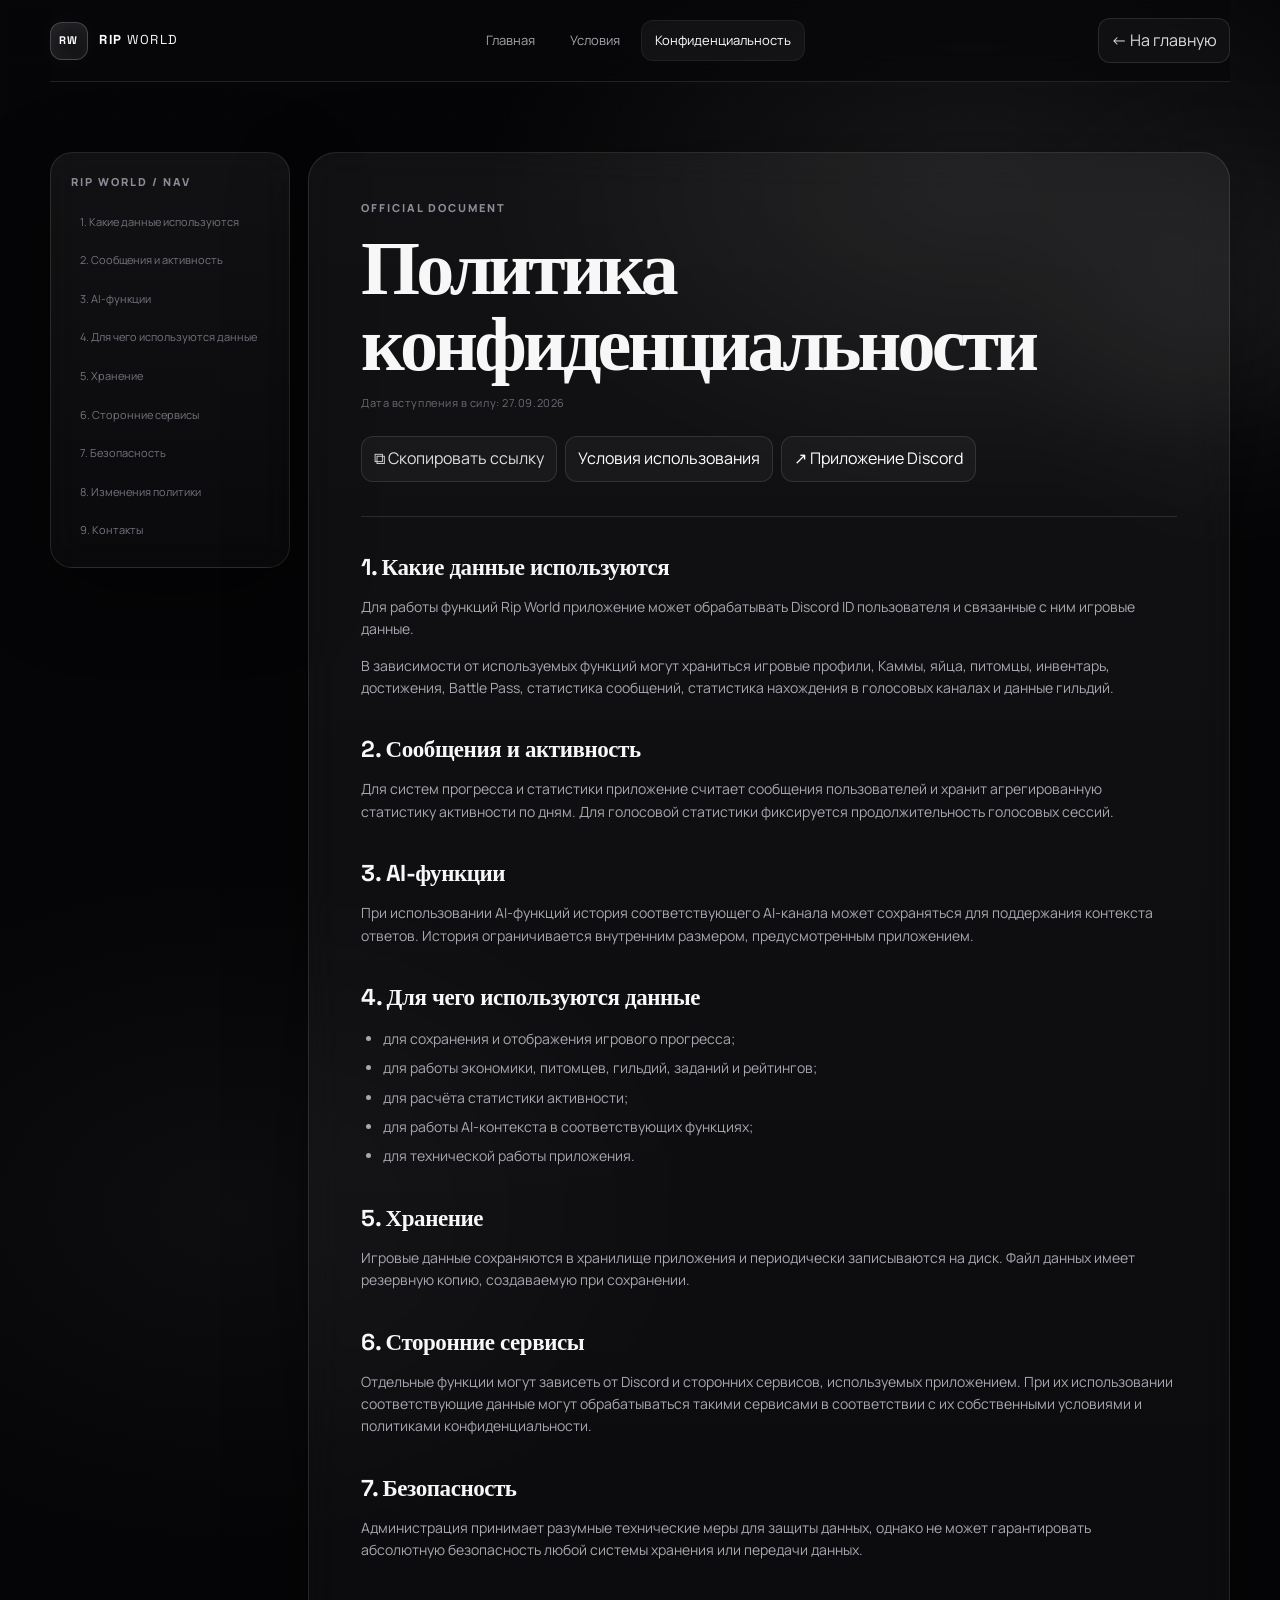
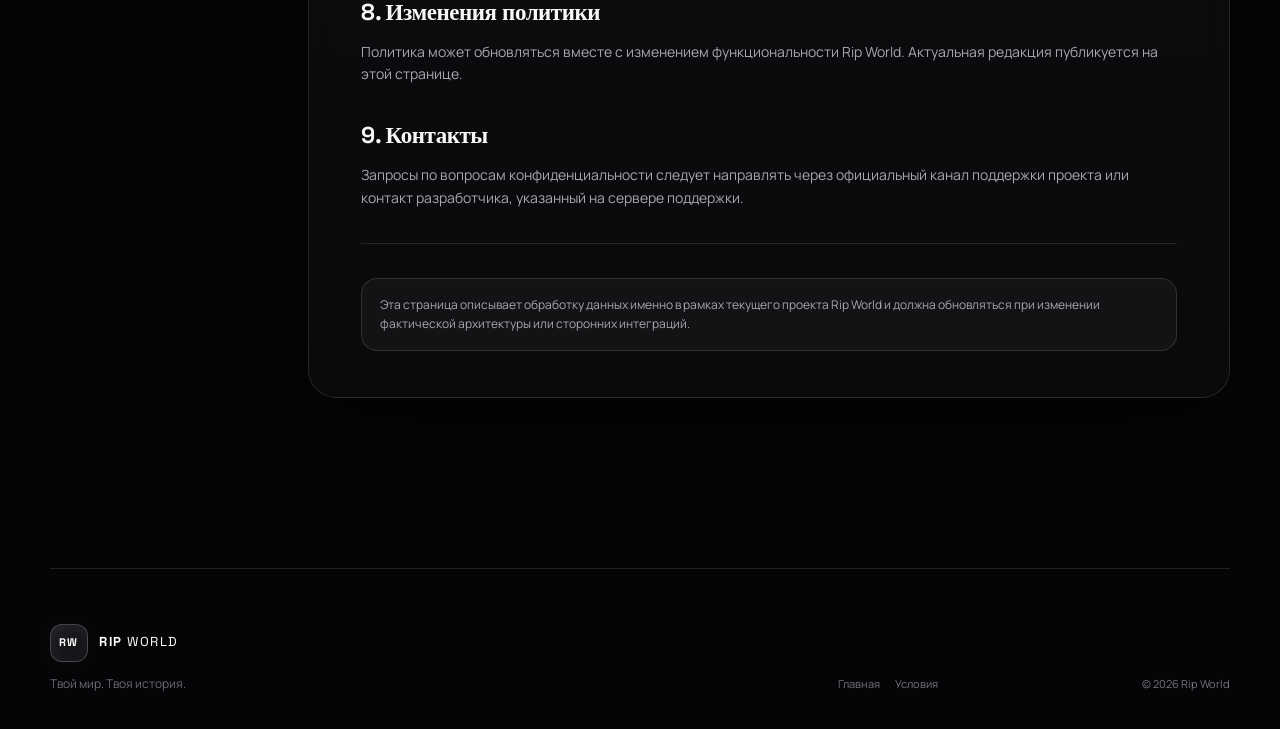
==== commit 0e466368: "Add files via upload" ====
--- a/privacy.html
+++ b/privacy.html
@@ -1,7 +1,7 @@
 <!doctype html>
 <html lang="ru">
-<head><meta charset="utf-8"><meta name="viewport" content="width=device-width,initial-scale=1"><title>Политика конфиденциальности - Rip World</title><meta name="description" content="Официальная политика конфиденциальности Rip World."><meta name="theme-color" content="#08080c"><link rel="preconnect" href="https://fonts.googleapis.com"><link rel="preconnect" href="https://fonts.gstatic.com" crossorigin><link href="https://fonts.googleapis.com/css2?family=Manrope:wght@400;500;600;700;800&family=Space+Grotesk:wght@500;600;700&display=swap" rel="stylesheet"><link rel="stylesheet" href="style.css"></head>
-<body><div class="bg-grid"></div><div class="orb orb-a"></div><div class="site-shell"><header class="topbar"><a class="brand" href="index.html"><span class="brand-mark">RW</span><span class="brand-name"><b>RIP</b> WORLD</span></a><nav class="nav"><a href="index.html">Главная</a><a href="terms.html">Условия</a><a class="active" href="privacy.html">Конфиденциальность</a></nav><a class="mini-btn" href="index.html">← На главную</a></header><div class="reading-progress"></div><main class="doc-wrap"><div class="doc-layout"><aside class="toc glass"><div class="eyebrow">RIP WORLD / NAV</div><div class="toc-items"></div></aside><article class="doc-article glass reveal in"><div class="eyebrow">OFFICIAL DOCUMENT</div><h1>Политика конфиденциальности</h1><div class="doc-meta">Дата вступления в силу: 27.09.2026</div><div class="doc-actions"><button class="small-btn" data-copy>⧉ Скопировать ссылку</button><a class="small-btn" href="terms.html">Условия использования</a></div><hr>
+<head><meta charset="utf-8"><meta name="viewport" content="width=device-width,initial-scale=1"><title>Политика конфиденциальности - Rip World</title><meta name="description" content="Официальная политика конфиденциальности Rip World."><meta name="theme-color" content="#08080c"><link rel="preconnect" href="https://fonts.googleapis.com"><link rel="preconnect" href="https://fonts.gstatic.com" crossorigin><link href="https://fonts.googleapis.com/css2?family=Manrope:wght@400;500;600;700;800&family=Sora:wght@500;600;700;800&family=Space+Grotesk:wght@500;600;700&display=swap" rel="stylesheet"><link rel="stylesheet" href="style.css"></head>
+<body><div class="bg-grid"></div><div class="orb orb-a"></div><div class="site-shell"><header class="topbar"><a class="brand" href="index.html"><span class="brand-mark">RW</span><span class="brand-name"><b>RIP</b> WORLD</span></a><nav class="nav"><a href="index.html">Главная</a><a href="terms.html">Условия</a><a class="active" href="privacy.html">Конфиденциальность</a></nav><a class="mini-btn" href="index.html">← На главную</a></header><div class="reading-progress"></div><main class="doc-wrap"><div class="doc-layout"><aside class="toc glass"><div class="eyebrow">RIP WORLD / NAV</div><div class="toc-items"></div></aside><article class="doc-article glass reveal in"><div class="eyebrow">OFFICIAL DOCUMENT</div><h1>Политика конфиденциальности</h1><div class="doc-meta">Дата вступления в силу: 27.09.2026</div><div class="doc-actions"><button class="small-btn" data-copy>⧉ Скопировать ссылку</button><a class="small-btn" href="terms.html">Условия использования</a><a class="small-btn" href="https://discord.com/developers/applications/1348290855475220543/information" target="_blank" rel="noopener noreferrer">↗ Приложение Discord</a></div><hr>
 <h2>1. Какие данные используются</h2><p>Для работы функций Rip World приложение может обрабатывать Discord ID пользователя и связанные с ним игровые данные.</p><p>В зависимости от используемых функций могут храниться игровые профили, Каммы, яйца, питомцы, инвентарь, достижения, Battle Pass, статистика сообщений, статистика нахождения в голосовых каналах и данные гильдий.</p>
 <h2>2. Сообщения и активность</h2><p>Для систем прогресса и статистики приложение считает сообщения пользователей и хранит агрегированную статистику активности по дням. Для голосовой статистики фиксируется продолжительность голосовых сессий.</p>
 <h2>3. AI-функции</h2><p>При использовании AI-функций история соответствующего AI-канала может сохраняться для поддержания контекста ответов. История ограничивается внутренним размером, предусмотренным приложением.</p>
--- a/style.css
+++ b/style.css
@@ -12,3 +12,45 @@
 
 /* Legal pages */
 .doc-wrap{padding:70px 0}.reading-progress{position:fixed;left:0;top:0;height:2px;width:0;background:linear-gradient(90deg,var(--accent),#ff7a8b);box-shadow:0 0 14px rgba(255,48,79,.6);z-index:100}.doc-layout{display:grid;grid-template-columns:240px minmax(0,1fr);gap:18px;align-items:start}.toc{position:sticky;top:104px;padding:20px;border-radius:22px}.toc-items{display:grid;gap:5px;margin-top:14px}.toc-items a{font-size:11px;color:#77737e;padding:8px 9px;border-radius:9px;transition:.2s}.toc-items a:hover{background:rgba(255,255,255,.04);color:#fff}.doc-article{padding:46px 52px;border-radius:28px;min-width:0}.doc-article h1{font:700 clamp(42px,6vw,76px) "Space Grotesk";line-height:1;letter-spacing:-.05em;margin:13px 0 12px}.doc-meta{color:#6e6a75;font-size:11px;letter-spacing:.05em}.doc-actions{display:flex;gap:8px;flex-wrap:wrap;margin-top:25px}.doc-article hr{border:0;border-top:1px solid var(--line);margin:34px 0}.doc-article h2{font:700 23px "Space Grotesk";margin:35px 0 10px;letter-spacing:-.02em}.doc-article p,.doc-article li{color:#aaa6b1;font-size:14px}.doc-article ul{padding-left:22px}.doc-article li{margin:7px 0}.doc-article a{color:#ff6678}.notice{padding:16px 18px;border-radius:16px;background:rgba(255,48,79,.06);border:1px solid rgba(255,48,79,.14);color:#aaa6b1;font-size:12px}@media(max-width:850px){.doc-layout{grid-template-columns:1fr}.toc{position:static}.toc-items{grid-template-columns:1fr 1fr}.doc-article{padding:30px 24px}}@media(max-width:520px){.toc-items{grid-template-columns:1fr}.doc-article h1{font-size:45px}.doc-wrap{padding:45px 0}}
+
+
+/* Rip World monochrome edition */
+:root{
+  --bg:#050507;--bg2:#0a0a0d;--panel:rgba(16,16,19,.75);--panel-2:rgba(23,23,27,.85);
+  --text:#f7f7f8;--muted:#a4a4aa;--line:rgba(255,255,255,.11);--line-strong:rgba(255,255,255,.24);
+  --accent:#ffffff;--accent-2:#d9d9dd;--accent-soft:rgba(255,255,255,.12);--success:#ffffff;
+}
+body{background:radial-gradient(780px 480px at 76% 8%,rgba(255,255,255,.075),transparent 63%),radial-gradient(700px 500px at 18% 52%,rgba(255,255,255,.035),transparent 68%),var(--bg)}
+.bg-grid{opacity:.24;background-image:linear-gradient(rgba(255,255,255,.045) 1px,transparent 1px),linear-gradient(90deg,rgba(255,255,255,.045) 1px,transparent 1px)}
+.cursor-glow{background:radial-gradient(circle,rgba(255,255,255,.10),transparent 68%)}
+.orb-a{background:rgba(255,255,255,.075)}.orb-b{background:rgba(255,255,255,.045)}
+.brand-mark{border-color:rgba(255,255,255,.22);background:linear-gradient(145deg,#1a1a1e,#0b0b0e);box-shadow:inset 0 0 24px rgba(255,255,255,.07),0 0 28px rgba(255,255,255,.035)}
+.brand-name b,.hero h1 span,.feature-copy h2 span{color:#fff}
+.status-dot{background:#fff;box-shadow:0 0 14px rgba(255,255,255,.6)}
+.btn-primary{background:linear-gradient(135deg,#ffffff,#cfcfd3);color:#08080a;box-shadow:0 12px 34px rgba(255,255,255,.10)}
+.btn-primary:hover{box-shadow:0 18px 42px rgba(255,255,255,.15)}
+.core-ring{border-color:rgba(255,255,255,.24);box-shadow:0 0 80px rgba(255,255,255,.035)}
+.core-card:before{background:conic-gradient(from 180deg,transparent 0 28%,rgba(255,255,255,.14),transparent 42% 65%,rgba(255,255,255,.07),transparent 78%)}
+.core-logo{border-color:rgba(255,255,255,.22);background:radial-gradient(circle at 50% 35%,rgba(255,255,255,.13),rgba(8,8,12,.9) 65%);box-shadow:inset 0 0 45px rgba(255,255,255,.07),0 0 50px rgba(255,255,255,.06)}
+.ticker b,.system-link b,.doc-arrow,.doc-article a{color:#fff}
+.tabs:hover,.tab:hover,.tab.active{background:rgba(255,255,255,.08);border-color:rgba(255,255,255,.22);color:#fff}
+.system-card:before{background:rgba(255,255,255,.09)}
+.system-card:hover{border-color:rgba(255,255,255,.19);box-shadow:0 25px 70px rgba(0,0,0,.48),0 0 0 1px rgba(255,255,255,.035)}
+.system-card h3{font-family:"Sora",Manrope,sans-serif;letter-spacing:-.025em}
+.section-heading h2,.feature-copy h2,.cta h2{font-family:"Sora",Manrope,sans-serif}
+.system-index{font-family:"Sora",sans-serif;color:#66666d}
+.core-logo{font-family:"Sora",sans-serif}
+.floating-tag{border-color:rgba(255,255,255,.13);background:rgba(9,9,12,.80)}
+.doc-num{border-color:rgba(255,255,255,.22);color:#fff}
+.cta{border-color:rgba(255,255,255,.16);background:linear-gradient(120deg,rgba(255,255,255,.07),rgba(255,255,255,.025) 55%,rgba(255,255,255,.045))}
+.cta-glow{background:radial-gradient(circle,rgba(255,255,255,.12),transparent 68%)}
+.reading-progress{background:linear-gradient(90deg,#ffffff,#9a9aa1);box-shadow:0 0 14px rgba(255,255,255,.35)}
+.notice{background:rgba(255,255,255,.04);border-color:rgba(255,255,255,.12)}
+.project-avatar-wrap{padding:0;overflow:hidden;position:relative}
+.project-avatar{width:100%;height:100%;display:block;object-fit:cover;border-radius:inherit;filter:grayscale(1) contrast(1.05)}
+.avatar-fallback{display:grid;place-items:center;width:100%;height:100%;font:800 34px/1 "Sora",sans-serif;color:#fff}
+.icon-btn{display:grid;place-items:center;text-decoration:none;color:#fff}
+.icon-btn:hover{color:#fff}
+.docs-grid{grid-template-columns:repeat(3,1fr)}
+@media(max-width:1000px){.docs-grid{grid-template-columns:1fr 1fr}}
+@media(max-width:640px){.docs-grid{grid-template-columns:1fr}.project-avatar{filter:grayscale(1)}}
